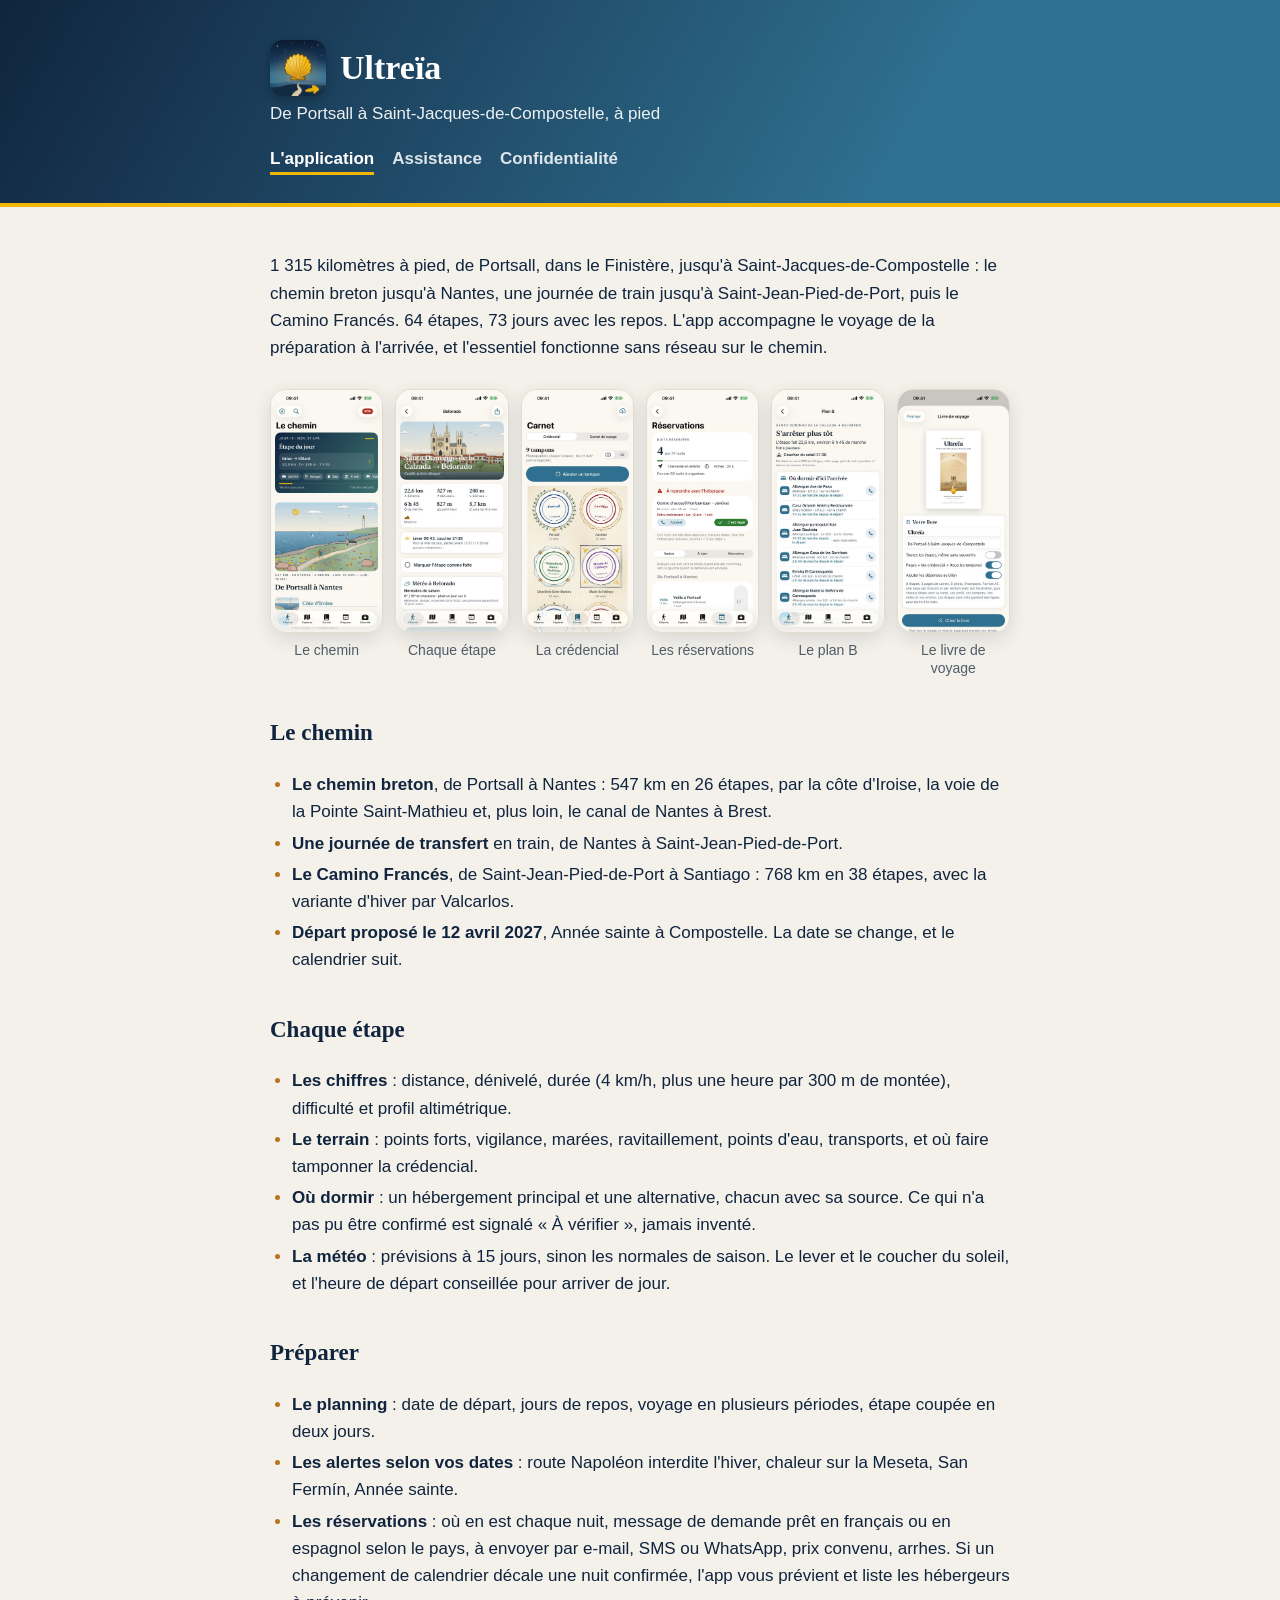
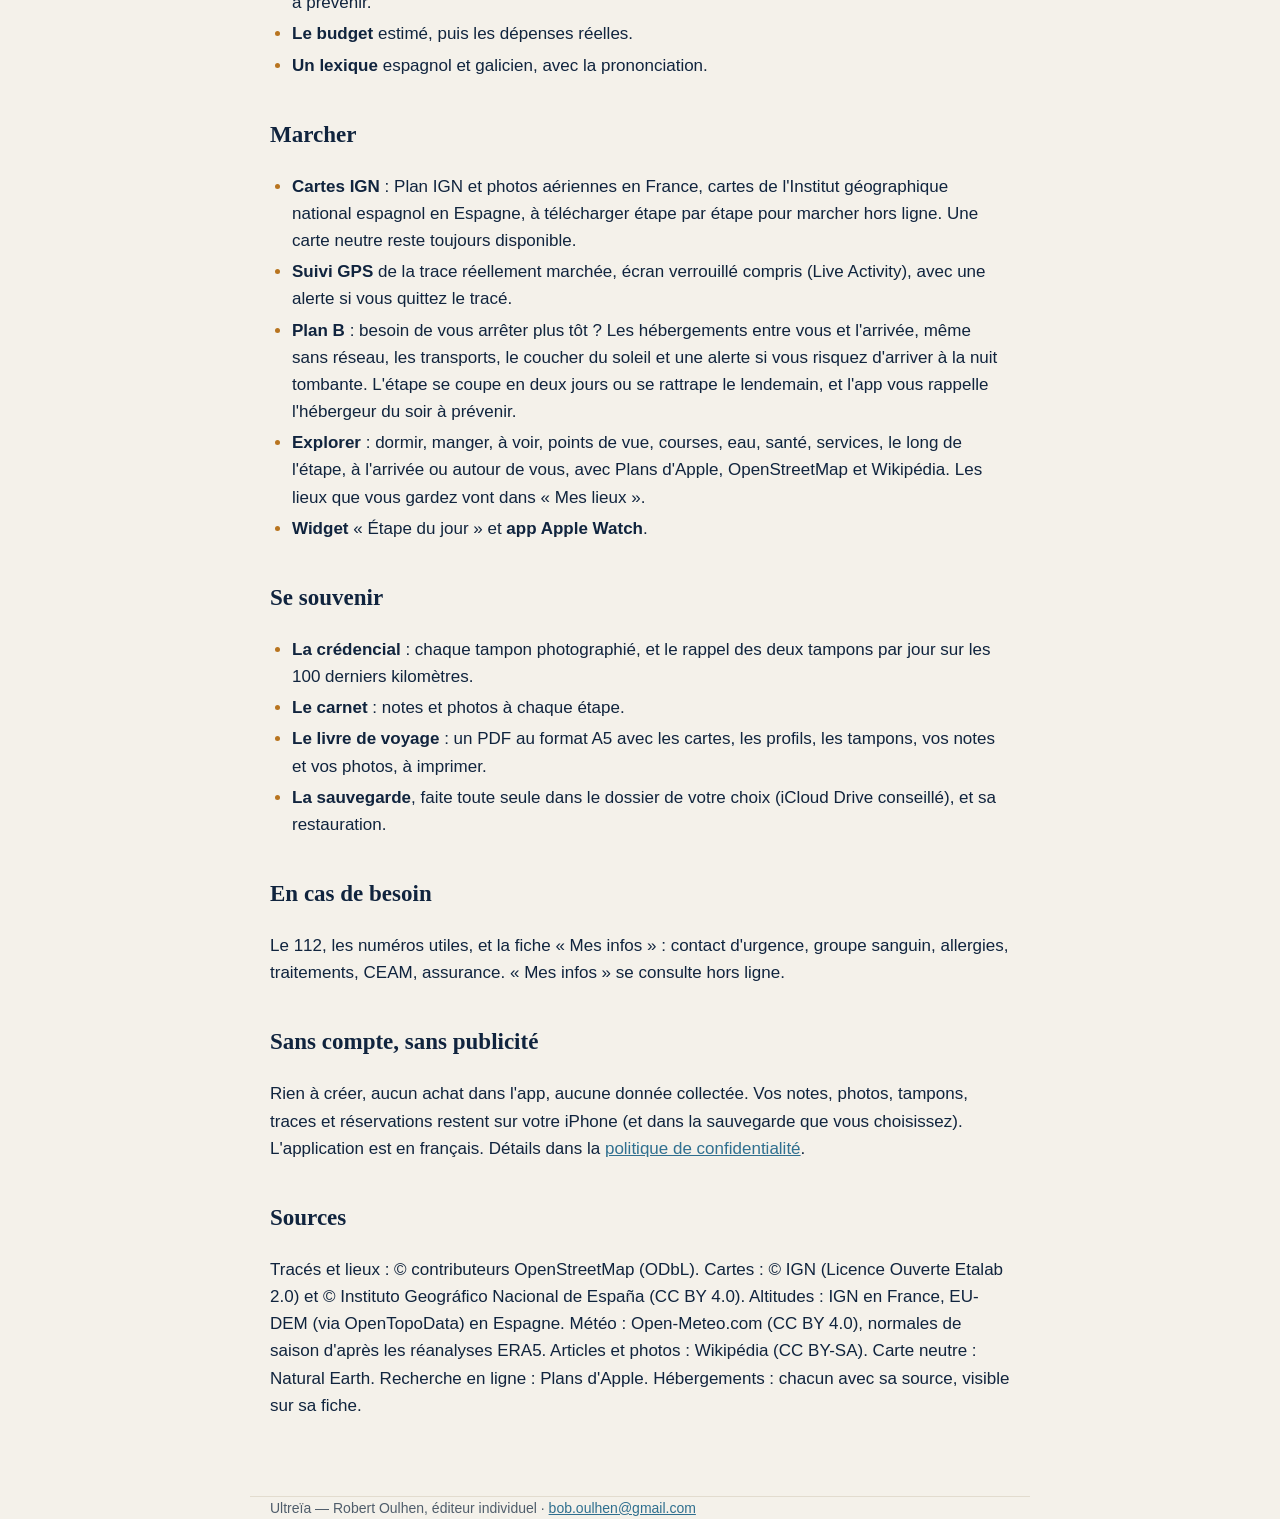
==== index.html @ 87287a4f "Le site d'Ultreïa : présentation, assistance, confidentialité Co-Authored-By: Claude Opus 5.5 <norep" ====
<!doctype html>
<html lang="fr">
<head>
<meta charset="utf-8">
<meta name="viewport" content="width=device-width, initial-scale=1">
<title>Ultreïa — de Portsall à Saint-Jacques-de-Compostelle, à pied</title>
<meta name="description" content="L'app iPhone pour préparer et marcher de Portsall à Saint-Jacques-de-Compostelle : 1 315 km en 64 étapes, cartes IGN hors ligne, suivi GPS, hébergements, réservations, plan B, crédencial et livre de voyage.">
<link rel="icon" href="images/icone.png">
<link rel="apple-touch-icon" href="images/icone.png">
<link rel="stylesheet" href="style.css">
</head>
<body>
<header class="bandeau">
  <div class="dedans">
    <h1><img class="icone" src="images/icone.png" alt="" width="56" height="56">Ultreïa</h1>
    <p class="accroche">De Portsall à Saint-Jacques-de-Compostelle, à pied</p>
    <nav>
      <a href="index.html" aria-current="page">L'application</a>
      <a href="assistance.html">Assistance</a>
      <a href="confidentialite.html">Confidentialité</a>
    </nav>
  </div>
</header>
<main class="dedans">
  <p>1&nbsp;315 kilomètres à pied, de Portsall, dans le Finistère, jusqu'à Saint-Jacques-de-Compostelle : le chemin
  breton jusqu'à Nantes, une journée de train jusqu'à Saint-Jean-Pied-de-Port, puis le Camino Francés. 64 étapes,
  73 jours avec les repos. L'app accompagne le voyage de la préparation à l'arrivée, et l'essentiel fonctionne sans
  réseau sur le chemin.</p>

  <div class="galerie">
    <figure><img src="images/01-chemin.jpg" alt="Le chemin, étape par étape" loading="lazy"><figcaption>Le chemin</figcaption></figure>
    <figure><img src="images/02-etape.jpg" alt="Fiche d'une étape" loading="lazy"><figcaption>Chaque étape</figcaption></figure>
    <figure><img src="images/03-credencial.jpg" alt="La crédencial et ses tampons photographiés" loading="lazy"><figcaption>La crédencial</figcaption></figure>
    <figure><img src="images/04-reservations.jpg" alt="Suivi des réservations, nuit par nuit" loading="lazy"><figcaption>Les réservations</figcaption></figure>
    <figure><img src="images/05-plan-b.jpg" alt="Plan B : s'arrêter plus tôt" loading="lazy"><figcaption>Le plan B</figcaption></figure>
    <figure><img src="images/06-livre.jpg" alt="Le livre de voyage" loading="lazy"><figcaption>Le livre de voyage</figcaption></figure>
  </div>

  <h2>Le chemin</h2>
  <ul>
    <li><strong>Le chemin breton</strong>, de Portsall à Nantes : 547 km en 26 étapes, par la côte d'Iroise, la voie
    de la Pointe Saint-Mathieu et, plus loin, le canal de Nantes à Brest.</li>
    <li><strong>Une journée de transfert</strong> en train, de Nantes à Saint-Jean-Pied-de-Port.</li>
    <li><strong>Le Camino Francés</strong>, de Saint-Jean-Pied-de-Port à Santiago : 768 km en 38 étapes, avec la
    variante d'hiver par Valcarlos.</li>
    <li><strong>Départ proposé le 12 avril 2027</strong>, Année sainte à Compostelle. La date se change, et le
    calendrier suit.</li>
  </ul>

  <h2>Chaque étape</h2>
  <ul>
    <li><strong>Les chiffres</strong> : distance, dénivelé, durée (4 km/h, plus une heure par 300 m de montée),
    difficulté et profil altimétrique.</li>
    <li><strong>Le terrain</strong> : points forts, vigilance, marées, ravitaillement, points d'eau, transports, et où
    faire tamponner la crédencial.</li>
    <li><strong>Où dormir</strong> : un hébergement principal et une alternative, chacun avec sa source. Ce qui n'a pas
    pu être confirmé est signalé « À vérifier », jamais inventé.</li>
    <li><strong>La météo</strong> : prévisions à 15 jours, sinon les normales de saison. Le lever et le coucher du
    soleil, et l'heure de départ conseillée pour arriver de jour.</li>
  </ul>

  <h2>Préparer</h2>
  <ul>
    <li><strong>Le planning</strong> : date de départ, jours de repos, voyage en plusieurs périodes, étape coupée en
    deux jours.</li>
    <li><strong>Les alertes selon vos dates</strong> : route Napoléon interdite l'hiver, chaleur sur la Meseta,
    San Fermín, Année sainte.</li>
    <li><strong>Les réservations</strong> : où en est chaque nuit, message de demande prêt en français ou en espagnol
    selon le pays, à envoyer par e-mail, SMS ou WhatsApp, prix convenu, arrhes. Si un changement de calendrier décale
    une nuit confirmée, l'app vous prévient et liste les hébergeurs à prévenir.</li>
    <li><strong>Le budget</strong> estimé, puis les dépenses réelles.</li>
    <li><strong>Un lexique</strong> espagnol et galicien, avec la prononciation.</li>
  </ul>

  <h2>Marcher</h2>
  <ul>
    <li><strong>Cartes IGN</strong> : Plan IGN et photos aériennes en France, cartes de l'Institut géographique
    national espagnol en Espagne, à télécharger étape par étape pour marcher hors ligne. Une carte neutre reste
    toujours disponible.</li>
    <li><strong>Suivi GPS</strong> de la trace réellement marchée, écran verrouillé compris (Live Activity), avec
    une alerte si vous quittez le tracé.</li>
    <li><strong>Plan B</strong> : besoin de vous arrêter plus tôt ? Les hébergements entre vous et l'arrivée, même sans
    réseau, les transports, le coucher du soleil et une alerte si vous risquez d'arriver à la nuit tombante. L'étape
    se coupe en deux jours ou se rattrape le lendemain, et l'app vous rappelle l'hébergeur du soir à prévenir.</li>
    <li><strong>Explorer</strong> : dormir, manger, à voir, points de vue, courses, eau, santé, services, le long de
    l'étape, à l'arrivée ou autour de vous, avec Plans d'Apple, OpenStreetMap et Wikipédia. Les lieux que vous
    gardez vont dans « Mes lieux ».</li>
    <li><strong>Widget</strong> « Étape du jour » et <strong>app Apple Watch</strong>.</li>
  </ul>

  <h2>Se souvenir</h2>
  <ul>
    <li><strong>La crédencial</strong> : chaque tampon photographié, et le rappel des deux tampons par jour sur les
    100 derniers kilomètres.</li>
    <li><strong>Le carnet</strong> : notes et photos à chaque étape.</li>
    <li><strong>Le livre de voyage</strong> : un PDF au format A5 avec les cartes, les profils, les tampons, vos notes
    et vos photos, à imprimer.</li>
    <li><strong>La sauvegarde</strong>, faite toute seule dans le dossier de votre choix (iCloud Drive conseillé), et
    sa restauration.</li>
  </ul>

  <h2>En cas de besoin</h2>
  <p>Le 112, les numéros utiles, et la fiche « Mes infos » : contact d'urgence, groupe sanguin, allergies,
  traitements, CEAM, assurance. « Mes infos » se consulte hors ligne.</p>

  <h2>Sans compte, sans publicité</h2>
  <p>Rien à créer, aucun achat dans l'app, aucune donnée collectée. Vos notes, photos, tampons, traces et
  réservations restent sur votre iPhone (et dans la sauvegarde que vous choisissez). L'application est en français.
  Détails dans la <a href="confidentialite.html">politique de confidentialité</a>.</p>

  <h2>Sources</h2>
  <p>Tracés et lieux : © contributeurs OpenStreetMap (ODbL). Cartes : © IGN (Licence Ouverte Etalab 2.0) et
  © Instituto Geográfico Nacional de España (CC BY 4.0). Altitudes : IGN en France, EU-DEM (via OpenTopoData) en
  Espagne. Météo : Open-Meteo.com (CC BY 4.0), normales de saison d'après les réanalyses ERA5. Articles et photos :
  Wikipédia (CC BY-SA). Carte neutre : Natural Earth. Recherche en ligne : Plans d'Apple. Hébergements : chacun
  avec sa source, visible sur sa fiche.</p>
</main>
<footer class="dedans">Ultreïa — Robert Oulhen, éditeur individuel · <a href="mailto:bob.oulhen@gmail.com">bob.oulhen@gmail.com</a></footer>
</body>
</html>
---- style.css ----
:root { --encre: #10243e; --doux: #4f5d6b; --fond: #f4f1ea; --carte: #fffdf8; --trait: #e2dccf;
        --marine: #10243e; --iroise: #2f6f8f; --ocre: #b8741f; --jaune: #f2b705; --galice: #3f7d4e; --lien: #2f6f8f; }
@media (prefers-color-scheme: dark) {
  :root { --encre: #eee9df; --doux: #a9b6c3; --fond: #0b1726; --carte: #13243a; --trait: #243a54;
          --ocre: #d9a052; --lien: #7fb8d4; }
}
* { box-sizing: border-box; }
body { margin: 0; background: var(--fond); color: var(--encre);
       font: 17px/1.6 -apple-system, BlinkMacSystemFont, "Segoe UI", sans-serif; }
h1, h2, h3, .serif { font-family: "New York", ui-serif, Georgia, "Times New Roman", serif; }
.bandeau { background: linear-gradient(120deg, var(--marine), var(--iroise) 70%); color: #fff; padding: 40px 0 28px;
           border-bottom: 4px solid var(--jaune); }
.dedans { max-width: 780px; margin: 0 auto; padding: 0 20px; }
h1 { margin: 0; font-size: 34px; display: flex; align-items: center; gap: 14px; }
.icone { width: 56px; height: 56px; border-radius: 13px; box-shadow: 0 3px 10px rgba(0,0,0,.25); flex: none; }
.accroche { margin: 4px 0 18px; opacity: .92; }
nav { display: flex; gap: 18px; flex-wrap: wrap; }
nav a { color: #fff; text-decoration: none; font-weight: 600; opacity: .85; }
nav a[aria-current="page"] { opacity: 1; border-bottom: 3px solid var(--jaune); }
main.dedans { padding-top: 28px; padding-bottom: 60px; }
h2 { margin-top: 38px; font-size: 23px; }
h3 { margin-bottom: 4px; font-size: 18px; }
h3 + p { margin-top: 0; }
a { color: var(--lien); }
.date { color: var(--doux); font-size: 14px; }
.encadre { background: var(--carte); border: 1px solid var(--trait); border-left: 5px solid var(--galice);
           border-radius: 12px; padding: 14px 18px; }
.encadre h3 { margin: 0 0 6px; }
.encadre p { margin: 0; }
.encadre p + p { margin-top: 8px; }
ul { padding-left: 22px; }
li { margin: 4px 0; }
li::marker { color: var(--ocre); }
table { width: 100%; border-collapse: collapse; margin: 12px 0; background: var(--carte); }
th, td { text-align: left; padding: 9px 10px; border-bottom: 1px solid var(--trait); vertical-align: top; }
th { font-size: 14px; color: var(--doux); }
footer { color: var(--doux); font-size: 14px; border-top: 1px solid var(--trait); padding: 18px 20px 40px; }
.galerie { display: grid; grid-template-columns: repeat(6, 1fr); gap: 12px; margin: 28px 0 8px; }
.galerie figure { margin: 0; text-align: center; }
.galerie img { width: 100%; height: auto; display: block; border-radius: 16px; border: 1px solid var(--trait);
               box-shadow: 0 6px 18px rgba(16,36,62,.12); }
figcaption { margin-top: 8px; font-size: 14px; color: var(--doux); line-height: 1.3; }
@media (max-width: 700px) {
  .galerie { grid-template-columns: repeat(3, 1fr); }
  h1 { font-size: 28px; }
  .icone { width: 46px; height: 46px; border-radius: 11px; }
}
@media (max-width: 480px) {
  table { font-size: 15px; }
  th, td { padding: 8px 6px; }
}
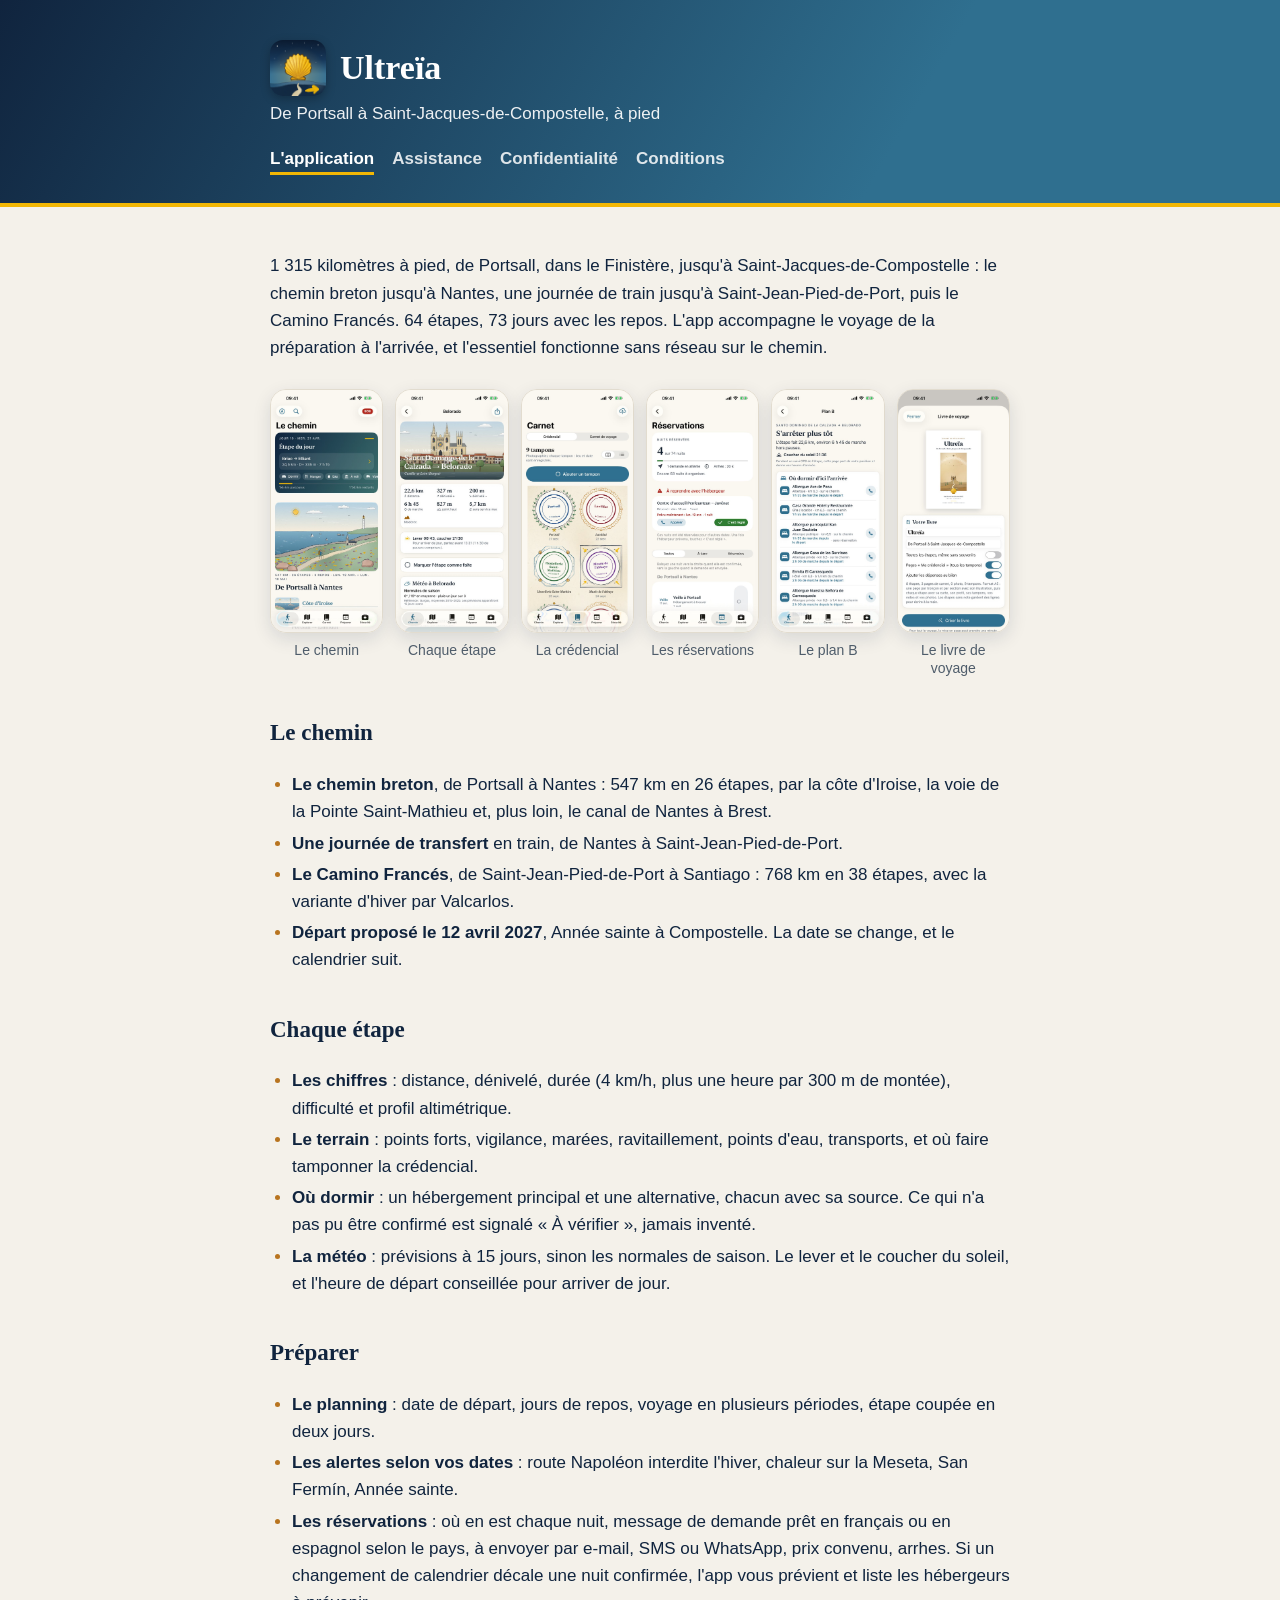
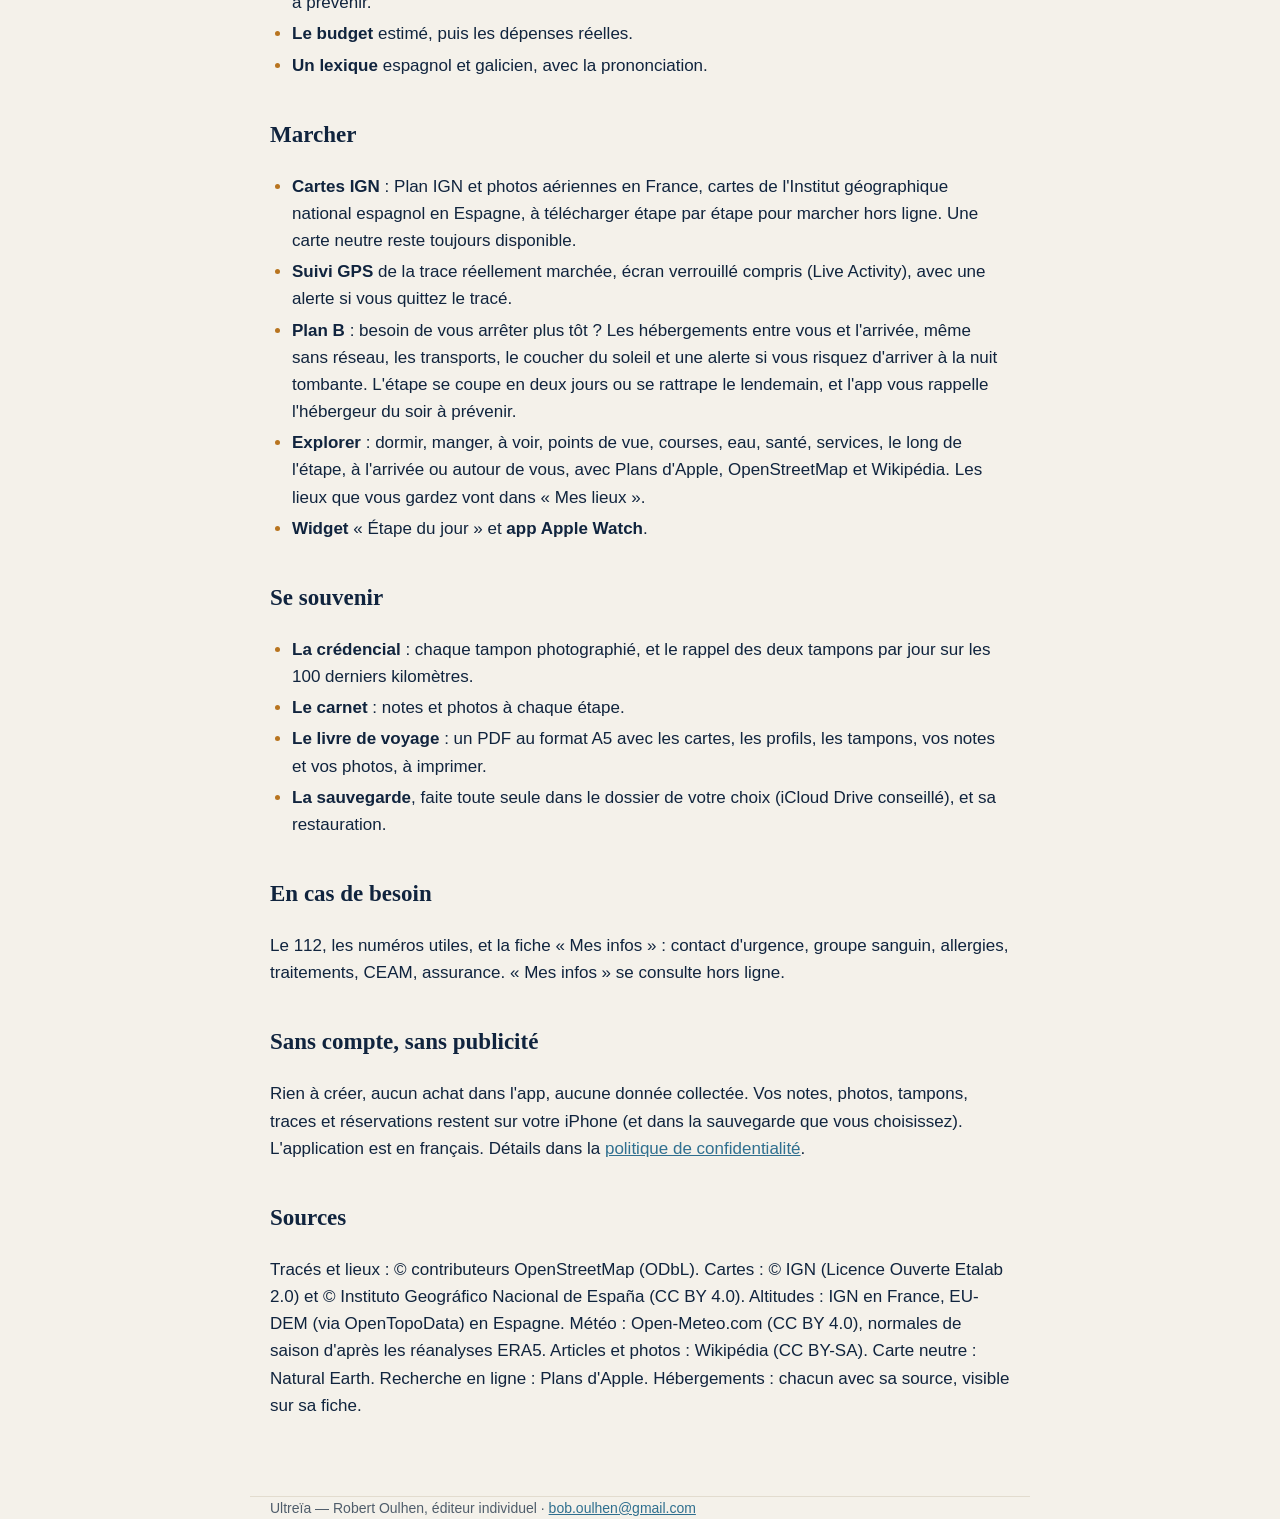
==== commit 7cde0c97: "Conditions d'utilisation, lien dans la navigation, version sur la confidentialité Co-Authored-By: Cl" ====
--- a/index.html
+++ b/index.html
@@ -18,6 +18,7 @@
       <a href="index.html" aria-current="page">L'application</a>
       <a href="assistance.html">Assistance</a>
       <a href="confidentialite.html">Confidentialité</a>
+      <a href="conditions.html">Conditions</a>
     </nav>
   </div>
 </header>
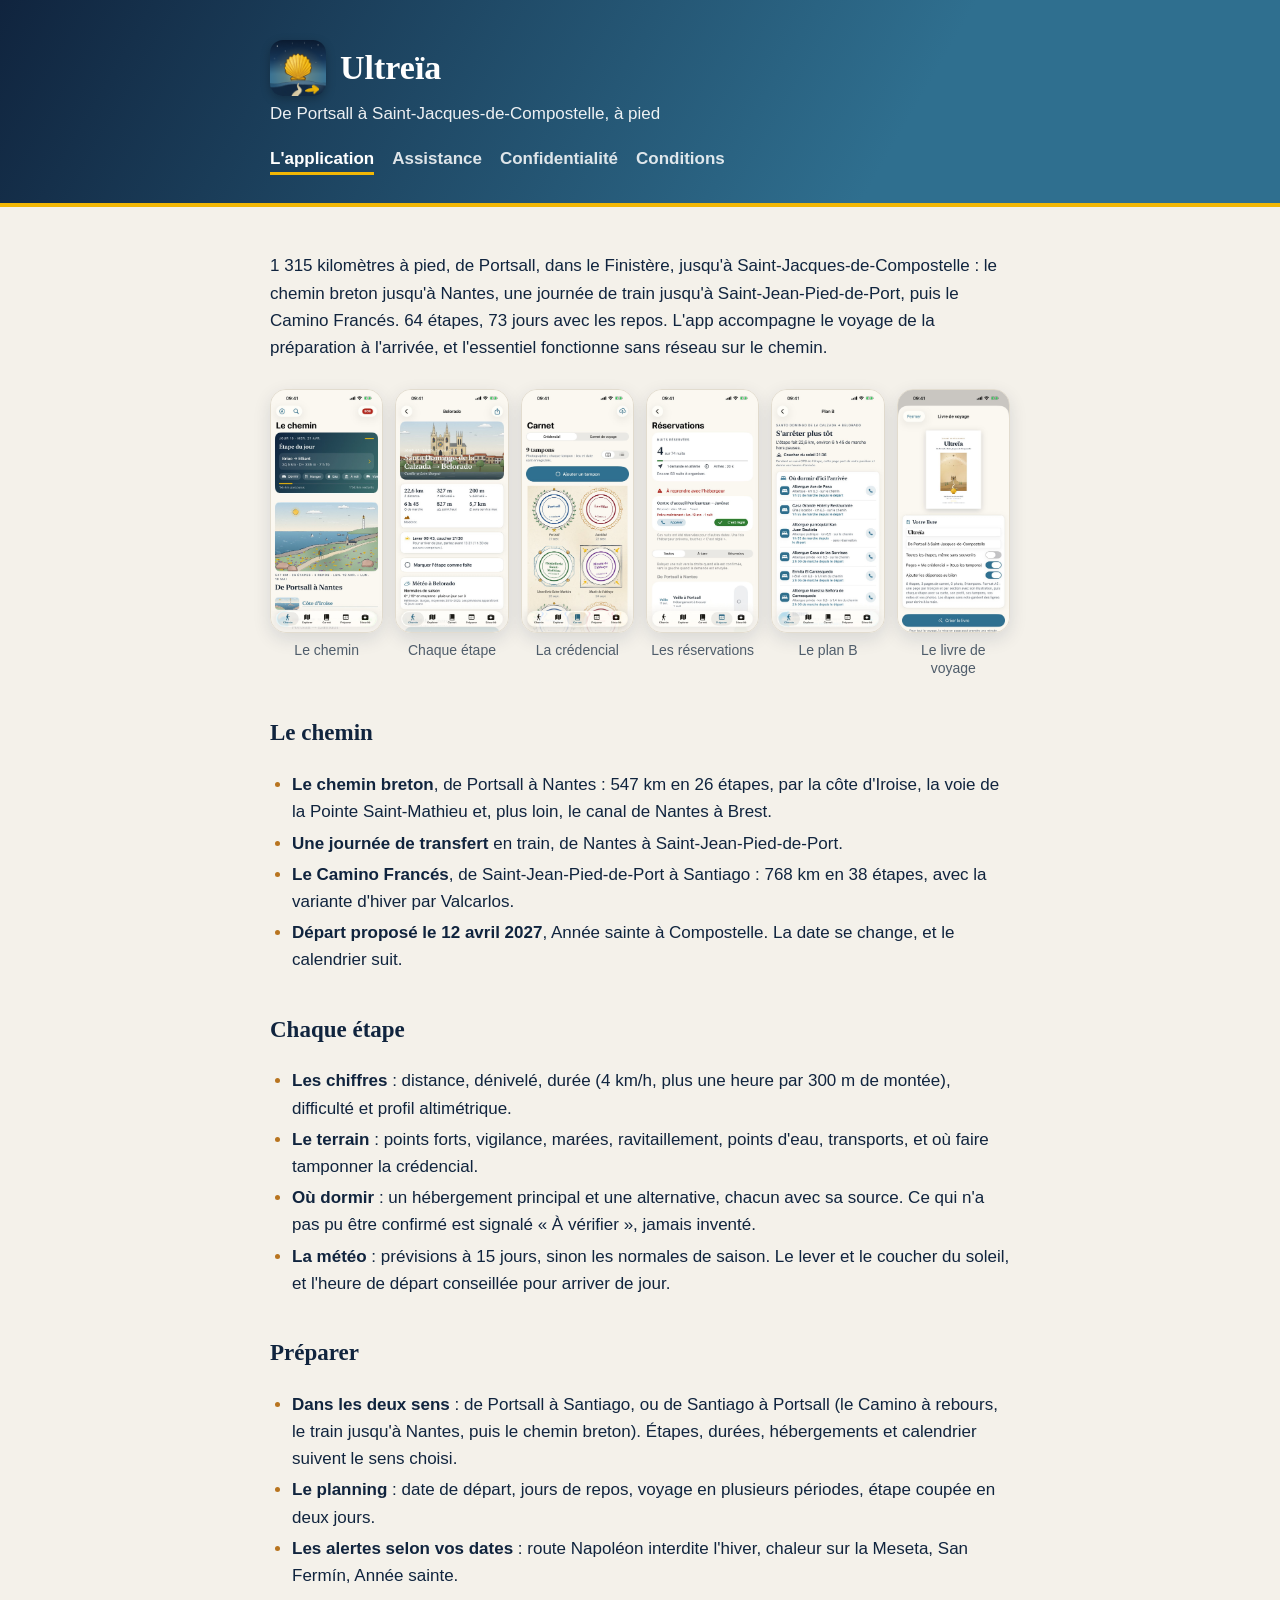
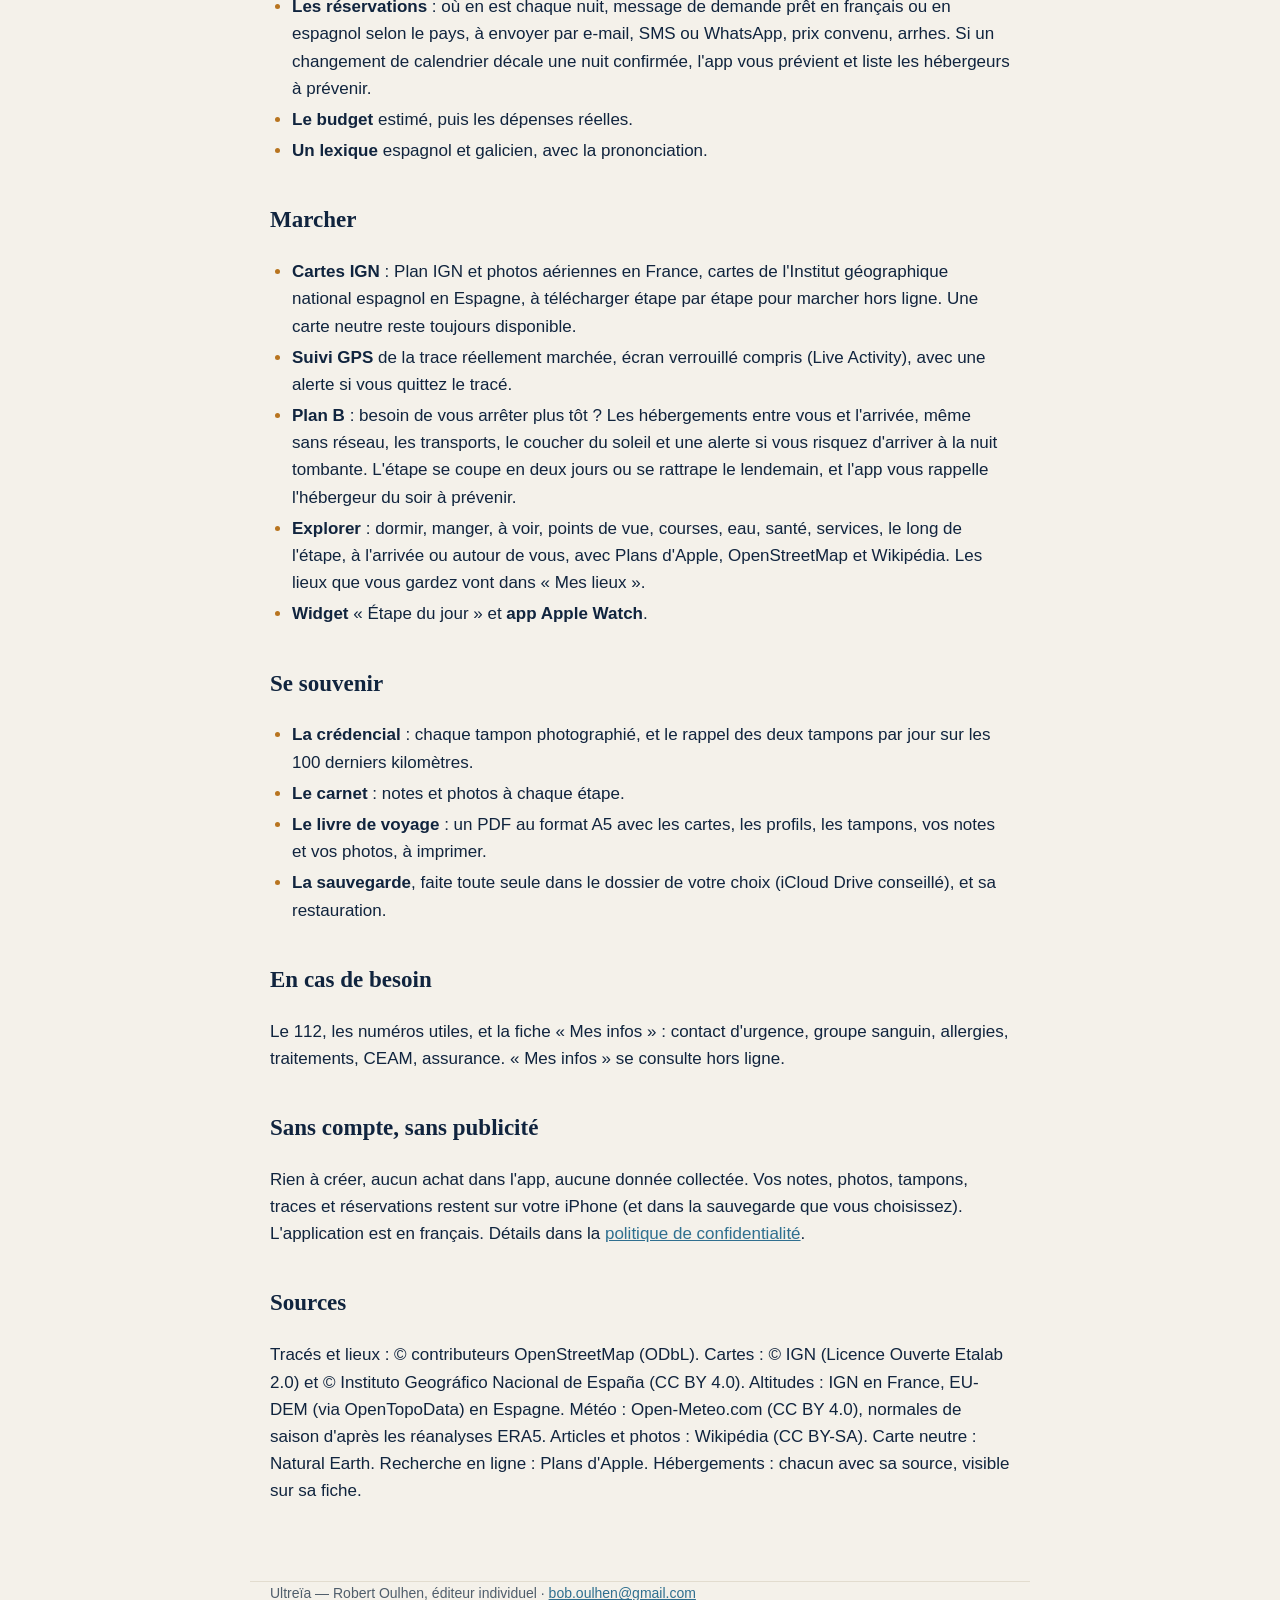
==== commit 57c0d0d6: "Les deux sens de marche : de Portsall à Santiago, ou de Santiago à Portsall Co-Authored-By: Claude O" ====
--- a/index.html
+++ b/index.html
@@ -62,6 +62,8 @@
 
   <h2>Préparer</h2>
   <ul>
+    <li><strong>Dans les deux sens</strong> : de Portsall à Santiago, ou de Santiago à Portsall (le Camino à rebours,
+    le train jusqu'à Nantes, puis le chemin breton). Étapes, durées, hébergements et calendrier suivent le sens choisi.</li>
     <li><strong>Le planning</strong> : date de départ, jours de repos, voyage en plusieurs périodes, étape coupée en
     deux jours.</li>
     <li><strong>Les alertes selon vos dates</strong> : route Napoléon interdite l'hiver, chaleur sur la Meseta,
